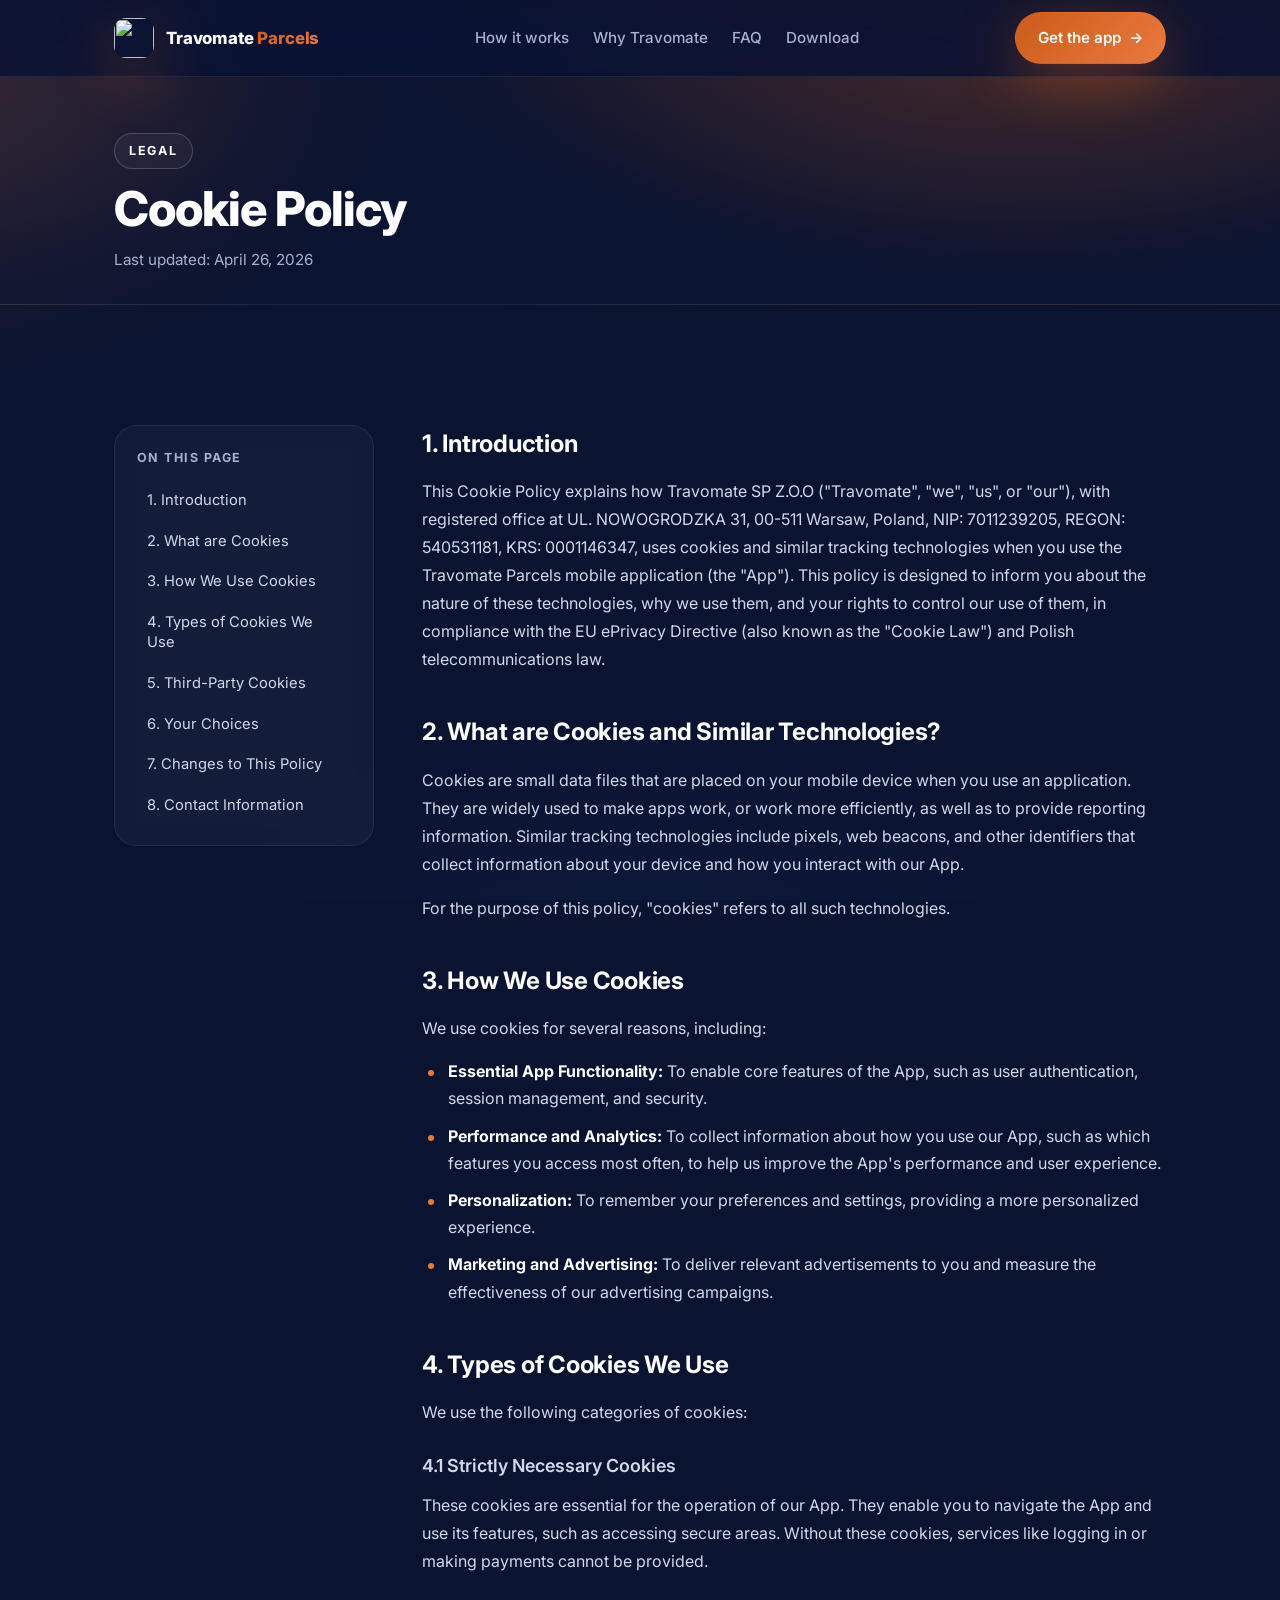
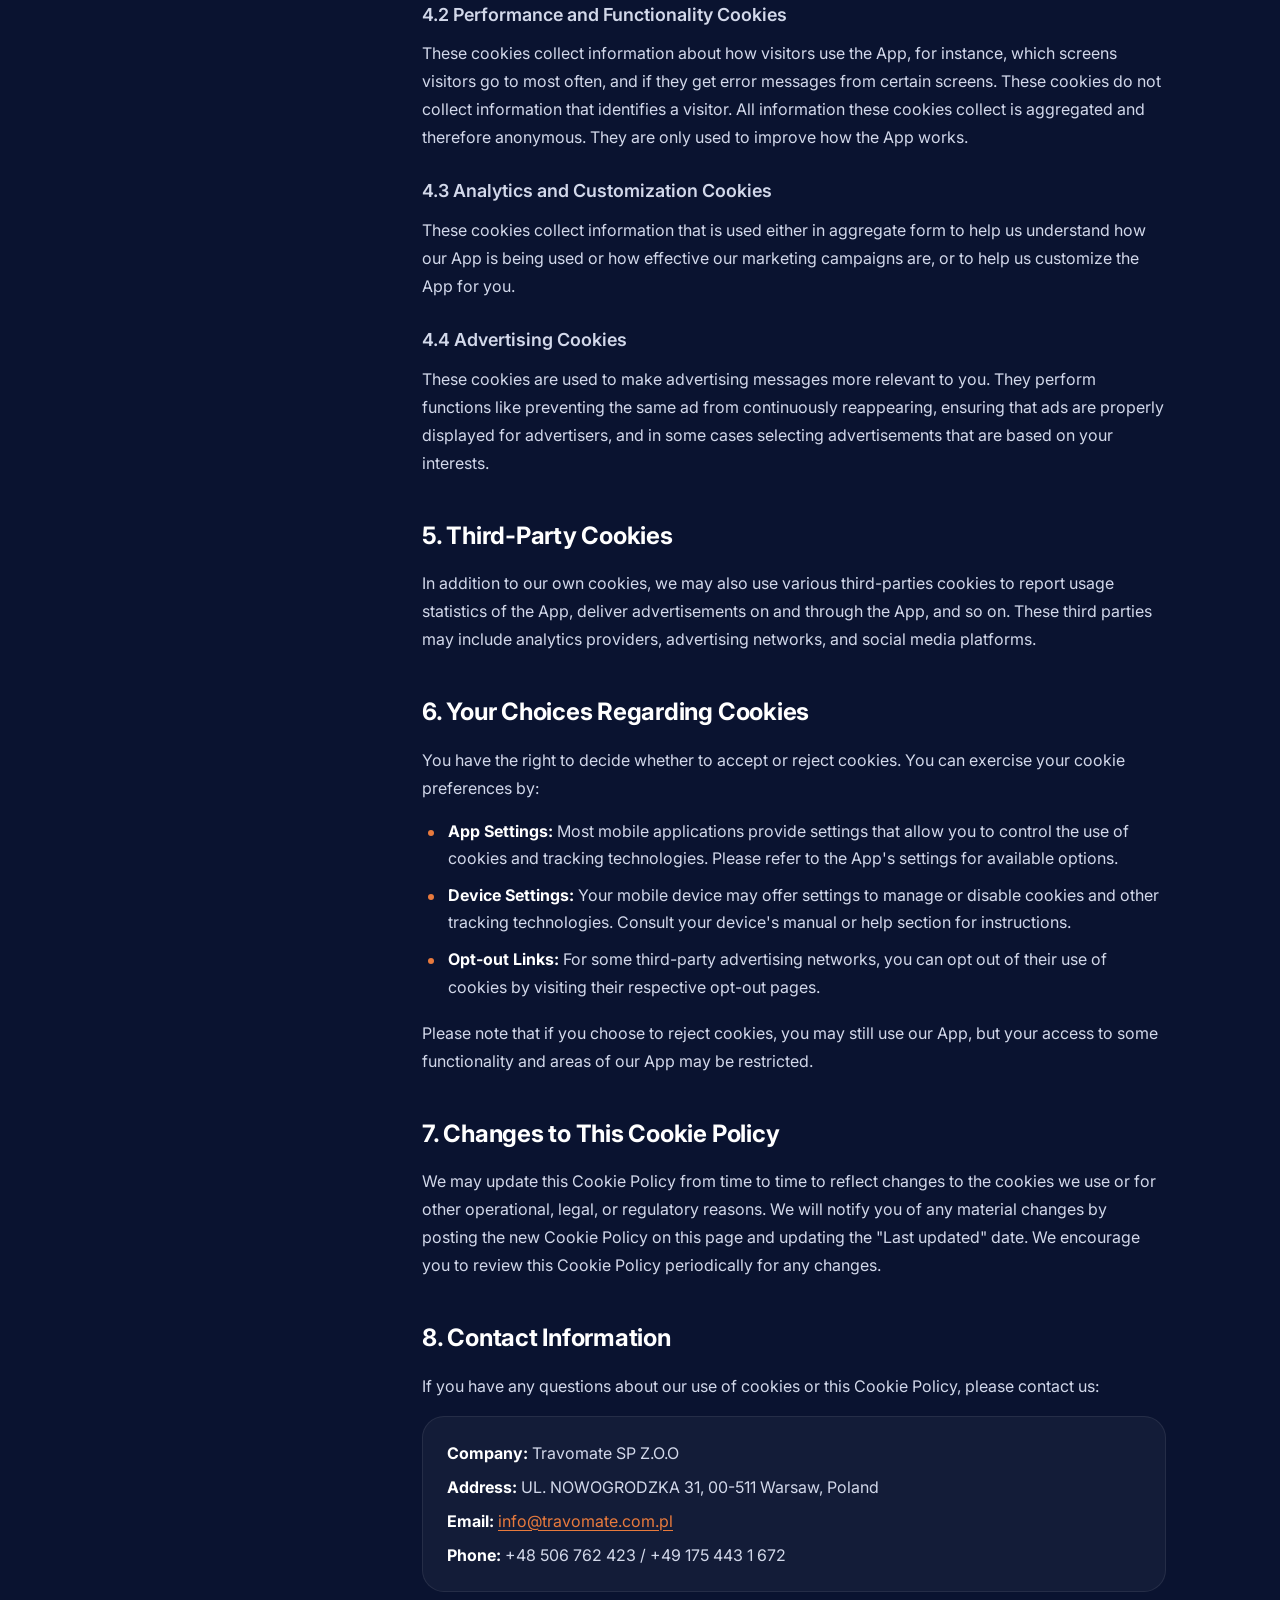
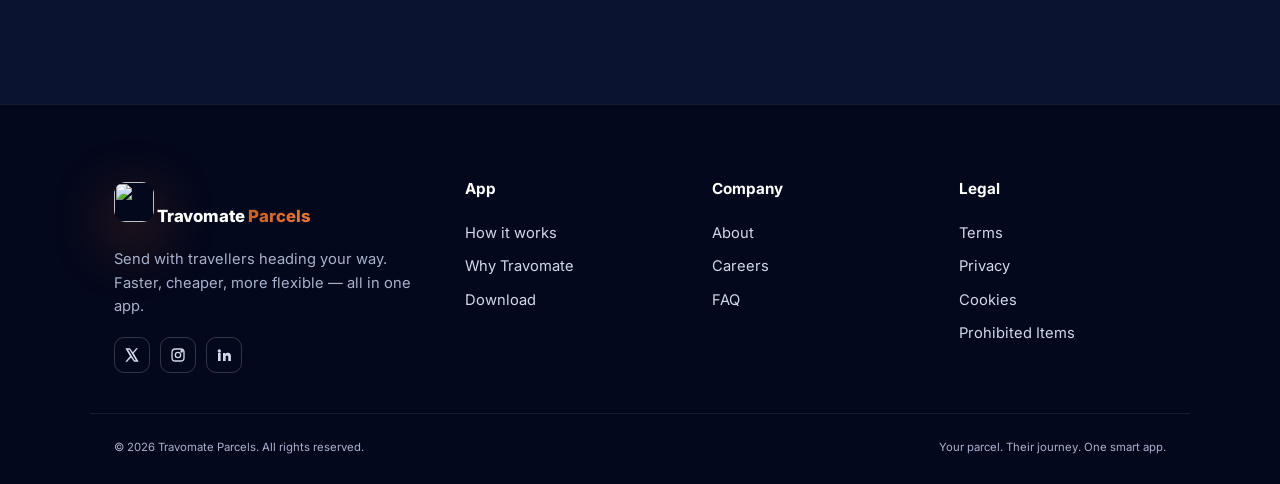
==== cookies.html @ f01cd0eb "legal pages Add legal pages: Terms, Privacy, Cookies, and Prohibited Items" ====
<!DOCTYPE html>
<html lang="en">
<head>
  <meta charset="UTF-8" />
  <meta name="viewport" content="width=device-width, initial-scale=1.0" />
  <meta name="theme-color" content="#0a1330" />
  <link rel="icon" type="image/png" href="assets/icon%201.png" />
  <meta name="description" content="Travomate Parcels Cookie Policy — how we use cookies and similar tracking technologies in the app." />
  <title>Cookie Policy — Travomate Parcels</title>
  <link rel="preconnect" href="https://fonts.googleapis.com" />
  <link rel="preconnect" href="https://fonts.gstatic.com" crossorigin />
  <link href="https://fonts.googleapis.com/css2?family=Inter:wght@400;500;600;700;800&display=swap" rel="stylesheet" />
  <link rel="stylesheet" href="styles.css" />
</head>
<body>
  <header class="site-header">
    <div class="container nav">
      <a href="index.html" class="logo" aria-label="Travomate Parcels home">
        <span class="logo-mark" aria-hidden="true">
          <img src="assets/icon%201.png" alt="" width="40" height="40" />
        </span>
        <span class="logo-text">Travomate <span>Parcels</span></span>
      </a>
      <nav class="nav-links" aria-label="Primary">
        <a href="index.html#how">How it works</a>
        <a href="index.html#why">Why Travomate</a>
        <a href="index.html#faq">FAQ</a>
        <a href="index.html#download">Download</a>
      </nav>
      <div class="nav-cta">
        <a href="index.html#download" class="btn btn-primary">Get the app <span class="arrow">→</span></a>
      </div>
      <button class="nav-toggle" aria-label="Open menu" aria-expanded="false">
        <span></span><span></span><span></span>
      </button>
    </div>
  </header>

  <main>
    <section class="legal-hero">
      <div class="container">
        <span class="eyebrow">Legal</span>
        <h1>Cookie <span class="grad">Policy</span></h1>
        <p class="updated">Last updated: April 26, 2026</p>
      </div>
    </section>

    <section class="legal">
      <div class="container">
        <div class="legal-layout">
          <aside class="legal-toc" aria-label="Table of contents">
            <h2>On this page</h2>
            <ol>
              <li><a href="#introduction">1. Introduction</a></li>
              <li><a href="#what-are">2. What are Cookies</a></li>
              <li><a href="#how-we-use">3. How We Use Cookies</a></li>
              <li><a href="#types">4. Types of Cookies We Use</a></li>
              <li><a href="#third-party">5. Third-Party Cookies</a></li>
              <li><a href="#choices">6. Your Choices</a></li>
              <li><a href="#changes">7. Changes to This Policy</a></li>
              <li><a href="#contact">8. Contact Information</a></li>
            </ol>
          </aside>

          <article class="legal-content">
            <h2 id="introduction">1. Introduction</h2>
            <p>This Cookie Policy explains how Travomate SP Z.O.O ("Travomate", "we", "us", or "our"), with registered office at UL. NOWOGRODZKA 31, 00-511 Warsaw, Poland, NIP: 7011239205, REGON: 540531181, KRS: 0001146347, uses cookies and similar tracking technologies when you use the Travomate Parcels mobile application (the "App"). This policy is designed to inform you about the nature of these technologies, why we use them, and your rights to control our use of them, in compliance with the EU ePrivacy Directive (also known as the "Cookie Law") and Polish telecommunications law.</p>

            <h2 id="what-are">2. What are Cookies and Similar Technologies?</h2>
            <p>Cookies are small data files that are placed on your mobile device when you use an application. They are widely used to make apps work, or work more efficiently, as well as to provide reporting information. Similar tracking technologies include pixels, web beacons, and other identifiers that collect information about your device and how you interact with our App.</p>
            <p>For the purpose of this policy, "cookies" refers to all such technologies.</p>

            <h2 id="how-we-use">3. How We Use Cookies</h2>
            <p>We use cookies for several reasons, including:</p>
            <ul>
              <li><strong>Essential App Functionality:</strong> To enable core features of the App, such as user authentication, session management, and security.</li>
              <li><strong>Performance and Analytics:</strong> To collect information about how you use our App, such as which features you access most often, to help us improve the App's performance and user experience.</li>
              <li><strong>Personalization:</strong> To remember your preferences and settings, providing a more personalized experience.</li>
              <li><strong>Marketing and Advertising:</strong> To deliver relevant advertisements to you and measure the effectiveness of our advertising campaigns.</li>
            </ul>

            <h2 id="types">4. Types of Cookies We Use</h2>
            <p>We use the following categories of cookies:</p>
            <h3>4.1 Strictly Necessary Cookies</h3>
            <p>These cookies are essential for the operation of our App. They enable you to navigate the App and use its features, such as accessing secure areas. Without these cookies, services like logging in or making payments cannot be provided.</p>
            <h3>4.2 Performance and Functionality Cookies</h3>
            <p>These cookies collect information about how visitors use the App, for instance, which screens visitors go to most often, and if they get error messages from certain screens. These cookies do not collect information that identifies a visitor. All information these cookies collect is aggregated and therefore anonymous. They are only used to improve how the App works.</p>
            <h3>4.3 Analytics and Customization Cookies</h3>
            <p>These cookies collect information that is used either in aggregate form to help us understand how our App is being used or how effective our marketing campaigns are, or to help us customize the App for you.</p>
            <h3>4.4 Advertising Cookies</h3>
            <p>These cookies are used to make advertising messages more relevant to you. They perform functions like preventing the same ad from continuously reappearing, ensuring that ads are properly displayed for advertisers, and in some cases selecting advertisements that are based on your interests.</p>

            <h2 id="third-party">5. Third-Party Cookies</h2>
            <p>In addition to our own cookies, we may also use various third-parties cookies to report usage statistics of the App, deliver advertisements on and through the App, and so on. These third parties may include analytics providers, advertising networks, and social media platforms.</p>

            <h2 id="choices">6. Your Choices Regarding Cookies</h2>
            <p>You have the right to decide whether to accept or reject cookies. You can exercise your cookie preferences by:</p>
            <ul>
              <li><strong>App Settings:</strong> Most mobile applications provide settings that allow you to control the use of cookies and tracking technologies. Please refer to the App's settings for available options.</li>
              <li><strong>Device Settings:</strong> Your mobile device may offer settings to manage or disable cookies and other tracking technologies. Consult your device's manual or help section for instructions.</li>
              <li><strong>Opt-out Links:</strong> For some third-party advertising networks, you can opt out of their use of cookies by visiting their respective opt-out pages.</li>
            </ul>
            <p>Please note that if you choose to reject cookies, you may still use our App, but your access to some functionality and areas of our App may be restricted.</p>

            <h2 id="changes">7. Changes to This Cookie Policy</h2>
            <p>We may update this Cookie Policy from time to time to reflect changes to the cookies we use or for other operational, legal, or regulatory reasons. We will notify you of any material changes by posting the new Cookie Policy on this page and updating the "Last updated" date. We encourage you to review this Cookie Policy periodically for any changes.</p>

            <h2 id="contact">8. Contact Information</h2>
            <p>If you have any questions about our use of cookies or this Cookie Policy, please contact us:</p>
            <div class="contact-block">
              <p><strong>Company:</strong> Travomate SP Z.O.O</p>
              <p><strong>Address:</strong> UL. NOWOGRODZKA 31, 00-511 Warsaw, Poland</p>
              <p><strong>Email:</strong> <a href="mailto:info@travomate.com.pl">info@travomate.com.pl</a></p>
              <p><strong>Phone:</strong> +48 506 762 423 / +49 175 443 1 672</p>
            </div>
          </article>
        </div>
      </div>
    </section>
  </main>

  <footer class="site-footer">
    <div class="container footer-grid">
      <div>
        <a href="index.html" class="logo logo-light">
          <span class="logo-mark" aria-hidden="true">
            <img src="assets/icon%201.png" alt="" width="40" height="40" />
          </span>
          <span class="logo-text">Travomate <span>Parcels</span></span>
        </a>
        <p class="footer-tag">Send with travellers heading your way. Faster, cheaper, more flexible — all in one app.</p>
        <div class="socials">
          <a href="#" aria-label="Twitter">
            <svg width="16" height="16" viewBox="0 0 24 24" fill="currentColor"><path d="M18.244 2H21l-6.52 7.45L22 22h-6.83l-4.78-6.25L4.8 22H2l7.04-8.04L2 2h6.94l4.32 5.71L18.244 2zm-2.39 18h1.94L8.27 4H6.2l9.654 16z"/></svg>
          </a>
          <a href="#" aria-label="Instagram">
            <svg width="16" height="16" viewBox="0 0 24 24" fill="none" stroke="currentColor" stroke-width="2"><rect x="3" y="3" width="18" height="18" rx="5"/><circle cx="12" cy="12" r="4"/><circle cx="17.5" cy="6.5" r="1" fill="currentColor"/></svg>
          </a>
          <a href="#" aria-label="LinkedIn">
            <svg width="16" height="16" viewBox="0 0 24 24" fill="currentColor"><path d="M4.98 3.5a2.5 2.5 0 1 1-.001 5.001A2.5 2.5 0 0 1 4.98 3.5zM3 9h4v12H3V9zm7 0h3.8v1.7h.05c.53-1 1.83-2.05 3.77-2.05 4.04 0 4.78 2.66 4.78 6.13V21h-4v-5.4c0-1.29-.02-2.95-1.8-2.95-1.8 0-2.08 1.4-2.08 2.85V21h-4V9z"/></svg>
          </a>
        </div>
      </div>
      <div>
        <h4>App</h4>
        <a href="index.html#how">How it works</a>
        <a href="index.html#why">Why Travomate</a>
        <a href="index.html#download">Download</a>
      </div>
      <div>
        <h4>Company</h4>
        <a href="index.html">About</a>
        <a href="index.html">Careers</a>
        <a href="index.html#faq">FAQ</a>
      </div>
      <div>
        <h4>Legal</h4>
        <a href="terms.html">Terms</a>
        <a href="privacy.html">Privacy</a>
        <a href="cookies.html">Cookies</a>
        <a href="prohibited-items.html">Prohibited Items</a>
      </div>
    </div>
    <div class="container footer-bottom">
      <small>© <span id="year"></span> Travomate Parcels. All rights reserved.</small>
      <small>Your parcel. Their journey. One smart app.</small>
    </div>
  </footer>

  <script src="script.js" defer></script>
</body>
</html>
---- styles.css ----
:root {
  --bg: #0a1330;
  --bg-soft: #0f1a40;
  --bg-elev: #142150;
  --surface: rgba(255, 255, 255, 0.04);
  --surface-strong: rgba(255, 255, 255, 0.08);
  --text: #ffffff;
  --muted: #a8b1cc;
  --muted-strong: #d2d8ea;
  --border: rgba(255, 255, 255, 0.08);
  --border-strong: rgba(255, 255, 255, 0.18);
  --primary: #CC5C1B;
  --primary-2: #E87A3D;
  --primary-soft: rgba(204, 92, 27, 0.18);
  --navy: #0F1F47;
  --navy-deep: #07112e;
  --accent: #CC5C1B;
  --green: #ffffff; /* legacy var kept for compat; renders as white accent */
  --grad-primary: linear-gradient(135deg, #CC5C1B 0%, #E87A3D 100%);
  --grad-warm: linear-gradient(135deg, #CC5C1B 0%, #E87A3D 100%);
  --grad-soft: linear-gradient(135deg, rgba(204,92,27,0.22), rgba(232,122,61,0.18));
  --shadow-sm: 0 6px 18px rgba(0, 0, 0, 0.3);
  --shadow-md: 0 24px 60px rgba(0, 0, 0, 0.5);
  --glow-primary: 0 18px 60px rgba(204, 92, 27, 0.45);
  --radius: 14px;
  --radius-lg: 22px;
  --radius-xl: 28px;
  --container: 1200px;
}

* { box-sizing: border-box; }

html { scroll-behavior: smooth; }

body {
  margin: 0;
  font-family: 'Inter', system-ui, -apple-system, "Segoe UI", Roboto, sans-serif;
  color: var(--text);
  background: var(--bg);
  background-image:
    radial-gradient(1200px 600px at 80% -10%, rgba(204, 92, 27, 0.22), transparent 60%),
    radial-gradient(900px 500px at -10% 10%, rgba(232, 122, 61, 0.14), transparent 60%),
    radial-gradient(800px 480px at 50% 110%, rgba(15, 31, 71, 0.55), transparent 60%);
  background-attachment: fixed;
  line-height: 1.6;
  -webkit-font-smoothing: antialiased;
  overflow-x: hidden;
}

.container {
  width: 100%;
  max-width: var(--container);
  margin: 0 auto;
  padding: 0 24px;
}

a { color: inherit; text-decoration: none; }
img { max-width: 100%; display: block; }
svg { max-width: 100%; }

.sr-only {
  position: absolute; width: 1px; height: 1px; padding: 0; margin: -1px;
  overflow: hidden; clip: rect(0,0,0,0); white-space: nowrap; border: 0;
}

/* Buttons */
.btn {
  display: inline-flex;
  align-items: center;
  justify-content: center;
  gap: 8px;
  padding: 13px 22px;
  border-radius: 999px;
  font-weight: 600;
  font-size: 0.95rem;
  border: 1px solid transparent;
  cursor: pointer;
  transition: transform 0.2s ease, box-shadow 0.25s ease, background 0.25s ease, color 0.25s ease, border-color 0.25s ease;
  white-space: nowrap;
  font-family: inherit;
}
.btn-lg { padding: 16px 28px; font-size: 1rem; }
.btn-primary {
  background: var(--grad-primary);
  color: #fff;
  box-shadow: var(--glow-primary);
}
.btn-primary:hover { transform: translateY(-2px); box-shadow: 0 24px 70px rgba(204, 92, 27, 0.55); }
.btn-ghost { background: var(--surface); color: var(--text); border-color: var(--border-strong); backdrop-filter: blur(10px); }
.btn-ghost:hover { background: var(--surface-strong); border-color: rgba(255,255,255,0.28); }
.btn-outline { background: transparent; color: var(--text); border-color: var(--border-strong); }
.btn-outline:hover { background: var(--surface); border-color: rgba(255,255,255,0.32); }
.btn .arrow { transition: transform 0.2s ease; }
.btn:hover .arrow { transform: translateX(3px); }

/* Header */
.site-header {
  position: sticky;
  top: 0;
  z-index: 50;
  background: rgba(10, 19, 48, 0.78);
  backdrop-filter: saturate(180%) blur(18px);
  -webkit-backdrop-filter: saturate(180%) blur(18px);
  border-bottom: 1px solid var(--border);
}
.nav {
  display: flex;
  align-items: center;
  justify-content: space-between;
  height: 76px;
  gap: 24px;
}
.logo {
  display: inline-flex;
  align-items: center;
  gap: 12px;
  color: var(--text);
  font-weight: 800;
  letter-spacing: -0.01em;
}
.logo-text { color: var(--text); font-size: 1.05rem; }
.logo-text span {
  background: var(--grad-primary);
  -webkit-background-clip: text;
  background-clip: text;
  color: transparent;
}
.logo-mark {
  width: 40px; height: 40px;
  display: inline-grid; place-items: center;
  border-radius: 12px;
  overflow: hidden;
  box-shadow: var(--glow-primary);
}
.logo-mark img,
.logo-mark svg.logo-img { width: 100%; height: 100%; display: block; }
.nav-links { display: flex; gap: 32px; }
.nav-links a { color: var(--muted); font-weight: 500; font-size: 0.95rem; transition: color 0.2s ease; }
.nav-links a:hover { color: var(--text); }
.nav-cta { display: flex; gap: 10px; align-items: center; }

.nav-toggle {
  display: none;
  flex-direction: column;
  justify-content: space-between;
  width: 28px; height: 22px;
  border: 0; background: transparent; cursor: pointer; padding: 0;
}
.nav-toggle span { display: block; height: 2px; background: var(--text); border-radius: 2px; }

/* Hero */
.hero {
  position: relative;
  padding: 96px 0 80px;
  overflow: hidden;
}
.hero-grid {
  display: grid;
  grid-template-columns: 1.1fr 0.9fr;
  gap: 64px;
  align-items: center;
}
.eyebrow {
  display: inline-flex;
  align-items: center;
  gap: 8px;
  font-size: 0.78rem;
  font-weight: 700;
  letter-spacing: 0.14em;
  text-transform: uppercase;
  color: var(--text);
  background: var(--surface);
  border: 1px solid var(--border-strong);
  padding: 7px 14px;
  border-radius: 999px;
  margin-bottom: 22px;
}
.eyebrow .pulse {
  width: 7px; height: 7px; border-radius: 50%;
  background: var(--primary);
  box-shadow: 0 0 0 4px rgba(204, 92, 27, 0.22);
  animation: pulse 2.2s ease-in-out infinite;
}
@keyframes pulse {
  0%, 100% { box-shadow: 0 0 0 4px rgba(204, 92, 27, 0.22); }
  50% { box-shadow: 0 0 0 8px rgba(204, 92, 27, 0.06); }
}

.hero h1 {
  font-size: clamp(2.4rem, 5vw, 3.8rem);
  line-height: 1.04;
  letter-spacing: -0.03em;
  margin: 0 0 22px;
  font-weight: 800;
}
.hero h1 .grad {
  background: var(--grad-primary);
  -webkit-background-clip: text;
  background-clip: text;
  color: transparent;
}
.lead { color: var(--muted-strong); font-size: 1.12rem; max-width: 560px; margin: 0 0 32px; }

.hero-actions {
  display: flex;
  gap: 12px;
  flex-wrap: wrap;
  margin-bottom: 28px;
}

.hero-bullets {
  list-style: none;
  margin: 0 0 32px;
  padding: 0;
  display: grid;
  gap: 10px;
}
.hero-bullets li {
  display: flex;
  align-items: center;
  gap: 10px;
  color: var(--muted-strong);
  font-size: 0.97rem;
}
.hero-bullets .tick {
  width: 22px; height: 22px;
  display: inline-grid; place-items: center;
  border-radius: 50%;
  background: rgba(204, 92, 27, 0.18);
  border: 1px solid rgba(204, 92, 27, 0.5);
  color: var(--primary-2);
  font-size: 0.78rem;
  font-weight: 700;
  flex-shrink: 0;
}

.trust {
  display: flex;
  gap: 40px;
  margin-top: 8px;
  flex-wrap: wrap;
}
.trust div { display: flex; flex-direction: column; gap: 2px; }
.trust strong {
  font-size: 1.4rem; font-weight: 800;
  background: linear-gradient(135deg, #fff, #c5cce0);
  -webkit-background-clip: text;
  background-clip: text;
  color: transparent;
}
.trust span { font-size: 0.85rem; color: var(--muted); }

/* Hero art */
.hero-art { position: relative; min-height: 500px; }
.card {
  position: absolute;
  background: rgba(20, 33, 80, 0.72);
  border: 1px solid var(--border-strong);
  border-radius: var(--radius-xl);
  box-shadow: var(--shadow-md);
  padding: 24px;
  width: 340px;
  backdrop-filter: blur(20px);
  -webkit-backdrop-filter: blur(20px);
}
.card-float { animation: float 7s ease-in-out infinite; }
.card-2 { animation-delay: -3.5s; bottom: 30px; left: -20px; width: 280px; }
.card:not(.card-2) { top: 50px; right: 0; }
@keyframes float { 0%, 100% { transform: translateY(0);} 50% { transform: translateY(-12px);} }

.card-row { display: flex; align-items: center; gap: 10px; margin-bottom: 18px; font-size: 0.9rem; color: var(--muted-strong); }
.dot { width: 8px; height: 8px; border-radius: 50%; }
.dot-green { background: var(--primary); box-shadow: 0 0 0 4px rgba(204,92,27,0.28); }
.badge {
  margin-left: auto;
  background: var(--surface-strong);
  border: 1px solid var(--border);
  padding: 4px 10px;
  border-radius: 999px;
  font-size: 0.74rem;
  color: var(--text);
  font-weight: 600;
}

.route { display: grid; gap: 12px; }
.route-point { display: grid; grid-template-columns: 16px 1fr; column-gap: 12px; }
.route-point span { width: 12px; height: 12px; border-radius: 50%; background: var(--grad-primary); margin-top: 6px; box-shadow: 0 0 0 4px rgba(204,92,27,0.22); }
.route-point p { margin: 0; font-weight: 600; }
.route-point small { color: var(--muted); }
.route-line { width: 2px; height: 26px; background: linear-gradient(var(--primary), var(--primary-2)); margin-left: 5px; opacity: 0.6; }

.card-title { margin: 0 0 12px; font-weight: 600; }
.bar { width: 100%; height: 8px; background: rgba(255,255,255,0.08); border-radius: 999px; overflow: hidden; margin-bottom: 8px; }
.bar-fill { height: 100%; background: var(--grad-primary); border-radius: 999px; }
.card small { color: var(--muted); }

.blob { position: absolute; border-radius: 50%; filter: blur(70px); opacity: 0.5; z-index: -1; pointer-events: none; }
.blob-1 { width: 320px; height: 320px; background: var(--primary); top: -80px; right: -60px; }
.blob-2 { width: 260px; height: 260px; background: var(--navy); bottom: -60px; left: -80px; opacity: 0.7; }
.blob-3 { width: 280px; height: 280px; background: var(--primary-2); top: 40%; left: 30%; opacity: 0.35; }

/* Marquee */
.marquee {
  border-top: 1px solid var(--border);
  border-bottom: 1px solid var(--border);
  padding: 26px 0;
  overflow: hidden;
  background: rgba(255,255,255,0.02);
}
.marquee-track {
  display: flex;
  gap: 64px;
  align-items: center;
  width: max-content;
  animation: marquee 30s linear infinite;
  color: var(--muted);
  font-weight: 600;
  letter-spacing: 0.04em;
}
.marquee-track span { font-size: 0.95rem; display: inline-flex; align-items: center; gap: 12px; }
.marquee-track span::before { content: "✦"; color: var(--primary); }
@keyframes marquee {
  from { transform: translateX(0); }
  to   { transform: translateX(-50%); }
}

/* Sections */
section { padding: 100px 0; position: relative; }
.section-head { max-width: 740px; margin: 0 auto 56px; text-align: center; }
.section-head h2 {
  font-size: clamp(1.9rem, 3.2vw, 2.6rem);
  line-height: 1.15;
  letter-spacing: -0.025em;
  margin: 16px 0 14px;
  font-weight: 800;
}
.section-head h2 .grad {
  background: var(--grad-primary);
  -webkit-background-clip: text;
  background-clip: text;
  color: transparent;
}
.section-head p { color: var(--muted-strong); margin: 0; font-size: 1.05rem; }

.grid-3 {
  display: grid;
  grid-template-columns: repeat(3, 1fr);
  gap: 22px;
}

/* Why Travomate grid */
.why-grid {
  display: grid;
  grid-template-columns: repeat(3, 1fr);
  gap: 22px;
}
.feature {
  position: relative;
  background: var(--surface);
  border: 1px solid var(--border);
  border-radius: var(--radius-xl);
  padding: 30px;
  overflow: hidden;
  transition: transform 0.25s ease, border-color 0.25s ease, background 0.25s ease;
}
.feature::before {
  content: "";
  position: absolute;
  inset: 0;
  background: radial-gradient(400px 200px at var(--mx, 50%) var(--my, 0%), rgba(204,92,27,0.22), transparent 60%);
  opacity: 0;
  transition: opacity 0.3s ease;
  pointer-events: none;
}
.feature:hover { transform: translateY(-4px); border-color: var(--border-strong); background: var(--surface-strong); }
.feature:hover::before { opacity: 1; }
.feature-icon {
  width: 52px; height: 52px;
  display: grid; place-items: center;
  background: var(--grad-soft);
  color: var(--primary);
  border: 1px solid var(--border-strong);
  border-radius: 14px;
  margin-bottom: 18px;
}
.feature-icon svg { width: 24px; height: 24px; }
.feature h3 { margin: 0 0 8px; font-size: 1.12rem; font-weight: 700; }
.feature p { margin: 0; color: var(--muted-strong); }

/* How it works */
.how { background: linear-gradient(180deg, transparent, rgba(255,255,255,0.02)); }
.steps {
  list-style: none;
  margin: 0;
  padding: 0;
  display: grid;
  grid-template-columns: repeat(3, 1fr);
  gap: 22px;
  counter-reset: step;
}
.steps-5 { grid-template-columns: repeat(5, 1fr); }
.steps li {
  background: var(--surface);
  border-radius: var(--radius-xl);
  padding: 30px;
  border: 1px solid var(--border);
  position: relative;
  overflow: hidden;
}
.steps li::after {
  content: "";
  position: absolute;
  inset: -1px -1px auto auto;
  width: 140px; height: 140px;
  background: var(--grad-soft);
  filter: blur(40px);
  border-radius: 50%;
  opacity: 0.7;
  pointer-events: none;
}
.step-num {
  display: inline-block;
  font-weight: 800;
  color: var(--text);
  background: var(--grad-primary);
  padding: 7px 14px;
  border-radius: 999px;
  font-size: 0.82rem;
  margin-bottom: 18px;
  box-shadow: var(--glow-primary);
  position: relative;
  z-index: 1;
}
.steps h3 { margin: 0 0 8px; font-size: 1.1rem; font-weight: 700; position: relative; z-index: 1; }
.steps p { margin: 0; color: var(--muted-strong); position: relative; z-index: 1; font-size: 0.95rem; }

/* Testimonials */
.testimonials { background: rgba(255,255,255,0.02); }
.quote {
  background: var(--surface);
  border: 1px solid var(--border);
  border-radius: var(--radius-xl);
  padding: 30px;
  margin: 0;
  transition: transform 0.25s ease, border-color 0.25s ease;
}
.quote:hover { transform: translateY(-3px); border-color: var(--border-strong); }
.quote .stars { color: var(--primary-2); letter-spacing: 2px; margin-bottom: 12px; font-size: 1rem; }
.quote blockquote { margin: 0 0 22px; font-size: 1.05rem; line-height: 1.6; color: var(--text); }
.quote figcaption { display: flex; align-items: center; gap: 12px; }
.avatar {
  width: 40px; height: 40px;
  border-radius: 50%;
  background: var(--grad-primary);
  display: grid; place-items: center;
  color: #fff; font-weight: 700;
  font-size: 0.95rem;
  flex-shrink: 0;
}
.quote figcaption .who { display: flex; flex-direction: column; }
.quote figcaption strong { font-weight: 700; }
.quote figcaption span { color: var(--muted); font-size: 0.88rem; }

/* FAQ */
.faq-list { max-width: 820px; margin: 0 auto; display: grid; gap: 12px; }
.faq-item {
  background: var(--surface);
  border: 1px solid var(--border);
  border-radius: var(--radius-lg);
  overflow: hidden;
  transition: border-color 0.2s ease, background 0.2s ease;
}
.faq-item[open] { border-color: var(--border-strong); background: var(--surface-strong); }
.faq-item summary {
  list-style: none;
  cursor: pointer;
  padding: 22px 24px;
  display: flex;
  justify-content: space-between;
  align-items: center;
  gap: 16px;
  font-weight: 600;
  color: var(--text);
}
.faq-item summary::-webkit-details-marker { display: none; }
.faq-icon {
  width: 28px; height: 28px;
  border-radius: 50%;
  border: 1px solid var(--border-strong);
  display: grid; place-items: center;
  color: var(--muted);
  flex-shrink: 0;
  transition: transform 0.25s ease, color 0.2s ease, border-color 0.2s ease;
}
.faq-item[open] .faq-icon { transform: rotate(45deg); color: var(--text); border-color: var(--text); }
.faq-item p { margin: 0; padding: 0 24px 24px; color: var(--muted-strong); }

/* CTA / Download */
.cta { padding: 80px 0 100px; }
.cta-inner {
  display: grid;
  grid-template-columns: 1fr auto;
  gap: 32px;
  align-items: center;
  background:
    radial-gradient(600px 240px at 0% 0%, rgba(204,92,27,0.55), transparent 60%),
    radial-gradient(500px 240px at 100% 100%, rgba(232,122,61,0.4), transparent 60%),
    linear-gradient(160deg, #122152, #07112e);
  padding: 56px;
  border-radius: 32px;
  border: 1px solid var(--border-strong);
  position: relative;
  overflow: hidden;
}
.cta-inner::after {
  content: "";
  position: absolute;
  inset: 0;
  background: linear-gradient(135deg, transparent, rgba(255,255,255,0.04));
  pointer-events: none;
}
.cta h2 { margin: 0 0 10px; font-size: clamp(1.7rem, 2.8vw, 2.3rem); font-weight: 800; letter-spacing: -0.02em; }
.cta p { margin: 0; color: var(--muted-strong); max-width: 520px; }
.cta-actions { display: flex; gap: 12px; position: relative; z-index: 1; flex-wrap: wrap; }
.cta-inner { align-items: center; }

/* App store badges */
.app-badge {
  display: inline-flex;
  align-items: center;
  gap: 12px;
  padding: 12px 22px;
  border-radius: 14px;
  background: #000;
  color: #fff;
  border: 1px solid rgba(255,255,255,0.18);
  transition: transform 0.2s ease, border-color 0.2s ease, background 0.25s ease;
  min-width: 180px;
}
.app-badge:hover { transform: translateY(-2px); border-color: rgba(255,255,255,0.4); background: #111; }
.app-badge svg { flex-shrink: 0; }
.app-badge-copy { display: flex; flex-direction: column; line-height: 1.1; text-align: left; }
.app-badge-copy small { font-size: 0.7rem; color: rgba(255,255,255,0.7); font-weight: 500; letter-spacing: 0.04em; }
.app-badge-copy strong { font-size: 1.05rem; font-weight: 700; letter-spacing: -0.01em; }
.app-badge-disabled {
  cursor: not-allowed;
  opacity: 0.85;
  background: #0a0a0a;
  position: relative;
}
.app-badge-disabled:hover { transform: none; background: #0a0a0a; border-color: rgba(255,255,255,0.18); }
.app-badge-disabled::after {
  content: "Soon";
  position: absolute;
  top: -8px; right: -6px;
  background: var(--grad-primary);
  color: #fff;
  font-size: 0.62rem;
  font-weight: 700;
  letter-spacing: 0.08em;
  text-transform: uppercase;
  padding: 3px 8px;
  border-radius: 999px;
  box-shadow: 0 6px 18px rgba(204, 92, 27, 0.45);
}

/* Staggered download badges layout */
.cta-actions-stagger {
  display: grid;
  grid-template-columns: 1fr;
  gap: 14px;
  position: relative;
  z-index: 1;
}
.cta-actions-stagger .app-badge {
  min-width: 220px;
  transition: transform 0.25s ease, border-color 0.2s ease, background 0.25s ease;
}
.cta-actions-stagger .app-badge:nth-child(1) { transform: translateX(0); }
.cta-actions-stagger .app-badge:nth-child(2) { transform: translateX(28px); }
.cta-actions-stagger .app-badge:nth-child(3) { transform: translateX(56px); }
.cta-actions-stagger .app-badge:nth-child(1):hover { transform: translateX(0) translateY(-3px); }
.cta-actions-stagger .app-badge:nth-child(2):hover { transform: translateX(28px) translateY(-3px); }
.cta-actions-stagger .app-badge:nth-child(3):hover { transform: translateX(56px) translateY(-3px); }
.cta-actions-stagger .app-badge-disabled:hover { transform: translateX(0); }

/* Footer */
.site-footer {
  background: #04081c;
  color: var(--muted-strong);
  padding: 72px 0 28px;
  border-top: 1px solid var(--border);
}
.site-footer .logo, .site-footer h4, .site-footer a { color: #fff; }
.footer-grid {
  display: grid;
  grid-template-columns: 1.5fr repeat(3, 1fr);
  gap: 40px;
  padding-bottom: 40px;
  border-bottom: 1px solid var(--border);
}
.footer-grid h4 { margin: 0 0 16px; font-size: 0.95rem; font-weight: 700; }
.footer-grid a { display: block; padding: 5px 0; color: var(--muted-strong); font-size: 0.92rem; transition: color 0.2s ease; }
.footer-grid a:hover { color: #fff; }
.footer-tag { color: var(--muted); margin: 14px 0 18px; font-size: 0.92rem; max-width: 320px; }
.socials { display: flex; gap: 10px; }
.socials a {
  width: 36px; height: 36px;
  display: grid; place-items: center;
  border: 1px solid var(--border-strong);
  border-radius: 10px;
  color: var(--muted-strong);
  transition: border-color 0.2s ease, color 0.2s ease, background 0.2s ease;
}
.socials a:hover { color: #fff; border-color: rgba(255,255,255,0.32); background: var(--surface); }
.footer-bottom {
  display: flex;
  justify-content: space-between;
  padding-top: 24px;
  color: var(--muted);
  flex-wrap: wrap;
  gap: 8px;
  font-size: 0.85rem;
}

/* Reveal animation */
.reveal { opacity: 0; transform: translateY(18px); transition: opacity 0.7s ease, transform 0.7s ease; }
.reveal.in { opacity: 1; transform: translateY(0); }

/* Responsive */

/* Laptops & smaller desktops (≈ 1280px and below) */
@media (max-width: 1280px) {
  :root { --container: 1100px; }
  .hero { padding: 80px 0 72px; }
  .hero-grid { gap: 48px; }
  .nav-links { gap: 24px; }
  .cta-actions-stagger .app-badge:nth-child(2) { transform: translateX(20px); }
  .cta-actions-stagger .app-badge:nth-child(3) { transform: translateX(40px); }
  .cta-actions-stagger .app-badge:nth-child(2):hover { transform: translateX(20px) translateY(-3px); }
  .cta-actions-stagger .app-badge:nth-child(3):hover { transform: translateX(40px) translateY(-3px); }
}

@media (max-width: 1100px) {
  .steps-5 { grid-template-columns: repeat(3, 1fr); }
  .nav { gap: 16px; }
  .nav-links { gap: 20px; }
  .hero-grid { grid-template-columns: 1fr 0.85fr; gap: 40px; }
  .card { width: 300px; }
  .card-2 { width: 250px; }
}

/* Small laptops / large tablets */
@media (max-width: 1020px) {
  .why-grid { grid-template-columns: repeat(2, 1fr); }
  section { padding: 88px 0; }
  .cta { padding: 72px 0 88px; }
  .cta-inner { padding: 48px; }
}

/* Tablets (portrait) */
@media (max-width: 960px) {
  .hero { padding: 64px 0 56px; }
  .hero-grid, .cta-inner {
    grid-template-columns: 1fr;
    gap: 40px;
  }
  .hero-art {
    min-height: 420px;
    max-width: 560px;
    margin: 0 auto;
    width: 100%;
  }
  .card:not(.card-2) { top: 30px; right: 0; }
  .card-2 { bottom: 20px; left: 0; }
  .grid-3, .steps, .steps-5 { grid-template-columns: 1fr 1fr; }
  .footer-grid { grid-template-columns: 1fr 1fr; gap: 32px; }
  .cta-inner { padding: 40px; }
  .cta-actions-stagger { justify-self: stretch; }
  .lead { max-width: none; }
  .section-head { margin-bottom: 44px; }
}

/* Mobile (large) */
@media (max-width: 720px) {
  .container { padding: 0 20px; }
  .nav { height: 64px; gap: 12px; }
  .nav-links, .nav-cta { display: none; }
  .nav-toggle { display: flex; }
  .nav-links.open {
    display: flex;
    flex-direction: column;
    position: absolute;
    top: 64px; left: 0; right: 0;
    background: rgba(10, 19, 48, 0.96);
    padding: 24px;
    gap: 16px;
    border-bottom: 1px solid var(--border);
    backdrop-filter: blur(18px);
  }
  .logo-text { font-size: 0.98rem; }
  .logo-mark { width: 36px; height: 36px; }
  .logo-mark img { width: 36px; height: 36px; }

  section { padding: 64px 0; }
  .section-head { margin-bottom: 36px; }
  .hero { padding: 40px 0 48px; }
  .hero-grid { gap: 32px; }
  .hero-actions { gap: 10px; }
  .hero-actions .btn { flex: 1 1 auto; }
  .lead { font-size: 1.02rem; }

  .grid-3, .steps, .steps-5, .why-grid { grid-template-columns: 1fr; gap: 16px; }
  .feature, .steps li, .quote { padding: 24px; }

  .footer-grid { grid-template-columns: 1fr 1fr; gap: 28px; }
  .footer-grid > div:first-child { grid-column: 1 / -1; }
  .footer-bottom { flex-direction: column; align-items: flex-start; gap: 6px; }

  .cta { padding: 56px 0 72px; }
  .cta-inner { padding: 32px 24px; border-radius: 24px; }
  .cta-actions { flex-wrap: wrap; }

  .hero-art { min-height: 380px; max-width: 460px; }
  .card { padding: 20px; }
  .card:not(.card-2) { width: min(280px, 88%); top: 20px; right: 0; }
  .card-2 { width: min(240px, 76%); left: 0; bottom: 10px; }

  .trust { gap: 24px; }
  .trust strong { font-size: 1.2rem; }

  .marquee { padding: 20px 0; }
  .marquee-track { gap: 40px; }
  .marquee-track span { font-size: 0.88rem; }

  .faq-item summary { padding: 18px 20px; font-size: 0.98rem; }
  .faq-item p { padding: 0 20px 20px; }

  .app-badge { min-width: 0; flex: 1; padding: 12px 18px; }
  .app-badge-copy strong { font-size: 1rem; }
  .cta-actions-stagger .app-badge,
  .cta-actions-stagger .app-badge:nth-child(1),
  .cta-actions-stagger .app-badge:nth-child(2),
  .cta-actions-stagger .app-badge:nth-child(3) { transform: none; min-width: 0; }
  .cta-actions-stagger .app-badge:nth-child(1):hover,
  .cta-actions-stagger .app-badge:nth-child(2):hover,
  .cta-actions-stagger .app-badge:nth-child(3):hover { transform: translateY(-2px); }
}

/* Small mobile */
@media (max-width: 480px) {
  .container { padding: 0 16px; }
  .nav { height: 60px; }
  .nav-links.open { top: 60px; padding: 20px; }
  .logo-text { font-size: 0.92rem; }
  .btn { padding: 12px 18px; font-size: 0.9rem; }
  .btn-lg { padding: 14px 22px; font-size: 0.95rem; }
  .hero-actions { flex-direction: column; align-items: stretch; }
  .hero-actions .btn { width: 100%; }
  .hero h1 { font-size: clamp(1.95rem, 8vw, 2.4rem); }
  .lead { font-size: 0.98rem; }
  .eyebrow { font-size: 0.72rem; padding: 6px 12px; }
  section { padding: 52px 0; }
  .cta-inner { padding: 28px 20px; }

  .trust {
    display: grid;
    grid-template-columns: repeat(3, 1fr);
    gap: 12px;
    text-align: left;
  }
  .trust strong { font-size: 1.05rem; }
  .trust span { font-size: 0.78rem; }

  .hero-art { min-height: 340px; }
  .card:not(.card-2) { width: min(260px, 86%); }
  .card-2 { width: min(220px, 72%); }

  .feature, .steps li, .quote { padding: 22px; border-radius: var(--radius-lg); }
  .feature h3, .steps h3 { font-size: 1.05rem; }
  .quote blockquote { font-size: 1rem; }

  .footer-grid { grid-template-columns: 1fr; gap: 24px; }
  .footer-grid > div:first-child { grid-column: auto; }

  .app-badge { padding: 10px 16px; gap: 10px; }
  .app-badge-copy strong { font-size: 0.95rem; }
  .app-badge-copy small { font-size: 0.65rem; }

  .marquee { padding: 16px 0; }
  .marquee-track { gap: 28px; }
}

/* Extra small (older phones, narrow viewports) */
@media (max-width: 360px) {
  .container { padding: 0 14px; }
  .hero h1 { font-size: 1.85rem; }
  .section-head h2 { font-size: 1.6rem; }
  .trust { grid-template-columns: 1fr; }
  .trust strong { font-size: 1.15rem; }
  .hero-art { min-height: 300px; }
  .card:not(.card-2) { width: 86%; }
  .card-2 { width: 72%; }
}

/* Short landscape phones — keep hero from feeling cramped */
@media (max-height: 520px) and (orientation: landscape) and (max-width: 960px) {
  .hero { padding: 32px 0 40px; }
  .hero-art { min-height: 320px; }
  section { padding: 48px 0; }
}

@media (prefers-reduced-motion: reduce) {
  .card-float, .marquee-track, .eyebrow .pulse { animation: none !important; }
  .reveal { opacity: 1; transform: none; transition: none; }
}

/* Legal pages */
.legal {
  padding: 80px 0 96px;
}
.legal-hero {
  padding: 56px 0 32px;
  background:
    radial-gradient(900px 420px at 80% -20%, rgba(204, 92, 27, 0.18), transparent 60%),
    radial-gradient(700px 360px at -10% -10%, rgba(232, 122, 61, 0.10), transparent 60%);
  border-bottom: 1px solid var(--border);
}
.legal-hero .eyebrow { margin-bottom: 14px; }
.legal-hero h1 {
  font-size: clamp(2rem, 4.4vw, 3rem);
  line-height: 1.1;
  letter-spacing: -0.02em;
  margin: 0 0 12px;
  font-weight: 800;
}
.legal-hero .updated {
  color: var(--muted);
  font-size: 0.95rem;
  margin: 0;
}
.legal-layout {
  display: grid;
  grid-template-columns: 260px 1fr;
  gap: 48px;
  margin-top: 40px;
  align-items: start;
}
.legal-toc {
  position: sticky;
  top: 96px;
  background: var(--surface);
  border: 1px solid var(--border);
  border-radius: var(--radius-lg);
  padding: 22px 22px 18px;
  backdrop-filter: blur(10px);
}
.legal-toc h2 {
  font-size: 0.78rem;
  text-transform: uppercase;
  letter-spacing: 0.12em;
  color: var(--muted);
  margin: 0 0 14px;
  font-weight: 700;
}
.legal-toc ol {
  list-style: none;
  margin: 0;
  padding: 0;
  counter-reset: toc;
}
.legal-toc li {
  counter-increment: toc;
  margin-bottom: 4px;
}
.legal-toc a {
  display: block;
  padding: 8px 10px;
  border-radius: 10px;
  font-size: 0.92rem;
  color: var(--muted-strong);
  transition: background 0.2s ease, color 0.2s ease;
  line-height: 1.4;
}
.legal-toc a:hover {
  background: var(--surface-strong);
  color: var(--text);
}
.legal-content {
  max-width: 760px;
}
.legal-content h2 {
  font-size: 1.5rem;
  margin: 40px 0 14px;
  font-weight: 700;
  letter-spacing: -0.01em;
  scroll-margin-top: 96px;
}
.legal-content h2:first-child { margin-top: 0; }
.legal-content h3 {
  font-size: 1.12rem;
  margin: 26px 0 10px;
  font-weight: 600;
  color: var(--muted-strong);
}
.legal-content p {
  color: var(--muted-strong);
  margin: 0 0 16px;
  line-height: 1.75;
}
.legal-content ul {
  padding-left: 0;
  margin: 0 0 18px;
  list-style: none;
}
.legal-content ul li {
  position: relative;
  padding-left: 26px;
  color: var(--muted-strong);
  margin-bottom: 10px;
  line-height: 1.7;
}
.legal-content ul li::before {
  content: "";
  position: absolute;
  left: 6px;
  top: 12px;
  width: 6px;
  height: 6px;
  border-radius: 50%;
  background: var(--primary-2);
}
.legal-content strong { color: var(--text); }
.legal-content a {
  color: var(--primary-2);
  text-decoration: underline;
  text-underline-offset: 3px;
}
.legal-content a:hover { color: var(--primary); }
.legal-content .contact-block {
  background: var(--surface);
  border: 1px solid var(--border);
  border-radius: var(--radius-lg);
  padding: 22px 24px;
  margin: 12px 0 16px;
}
.legal-content .contact-block p { margin: 0 0 6px; }
.legal-content .contact-block p:last-child { margin-bottom: 0; }

@media (max-width: 900px) {
  .legal-layout {
    grid-template-columns: 1fr;
    gap: 24px;
  }
  .legal-toc {
    position: static;
    order: -1;
  }
  .legal-content h2 { font-size: 1.3rem; }
}

@media (max-width: 480px) {
  .legal { padding: 56px 0 72px; }
  .legal-hero { padding: 40px 0 24px; }
  .legal-toc { padding: 18px; }
  .legal-content h2 { font-size: 1.2rem; margin-top: 32px; }
  .legal-content h3 { font-size: 1.02rem; }
}
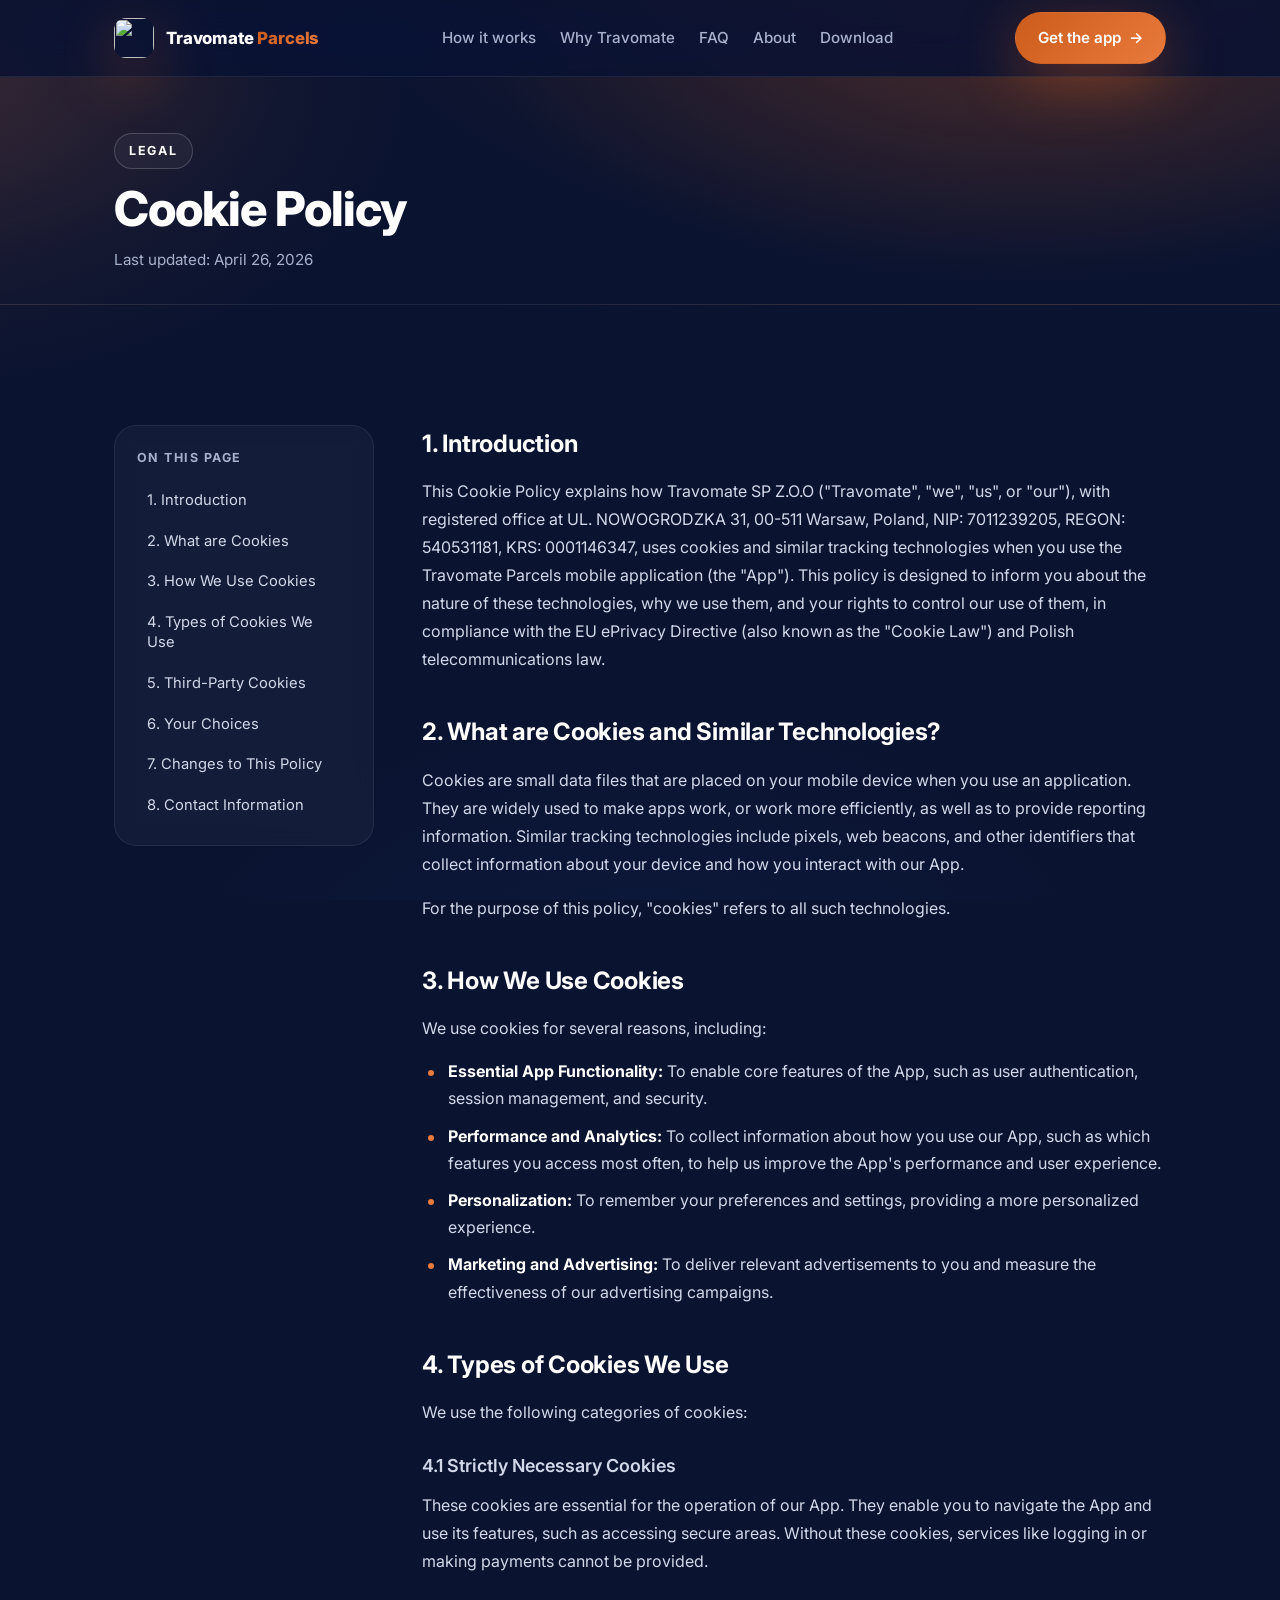
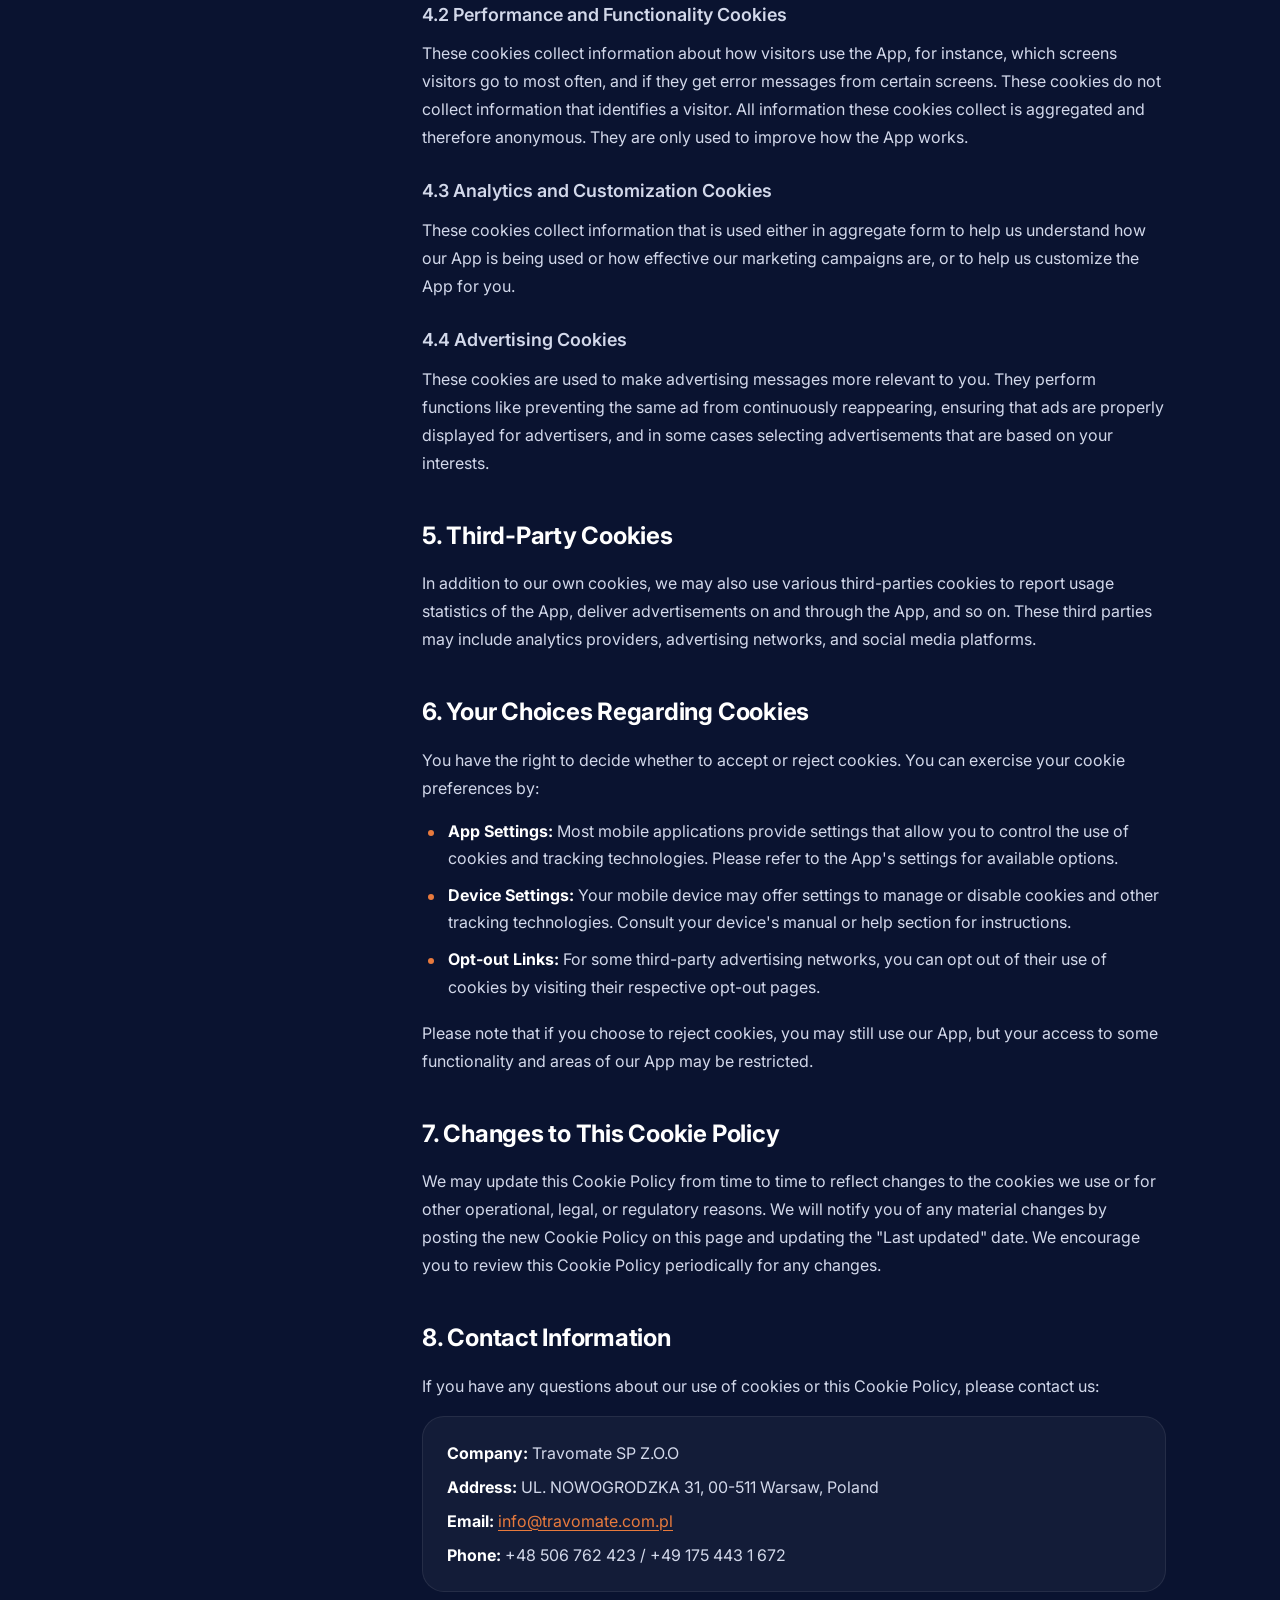
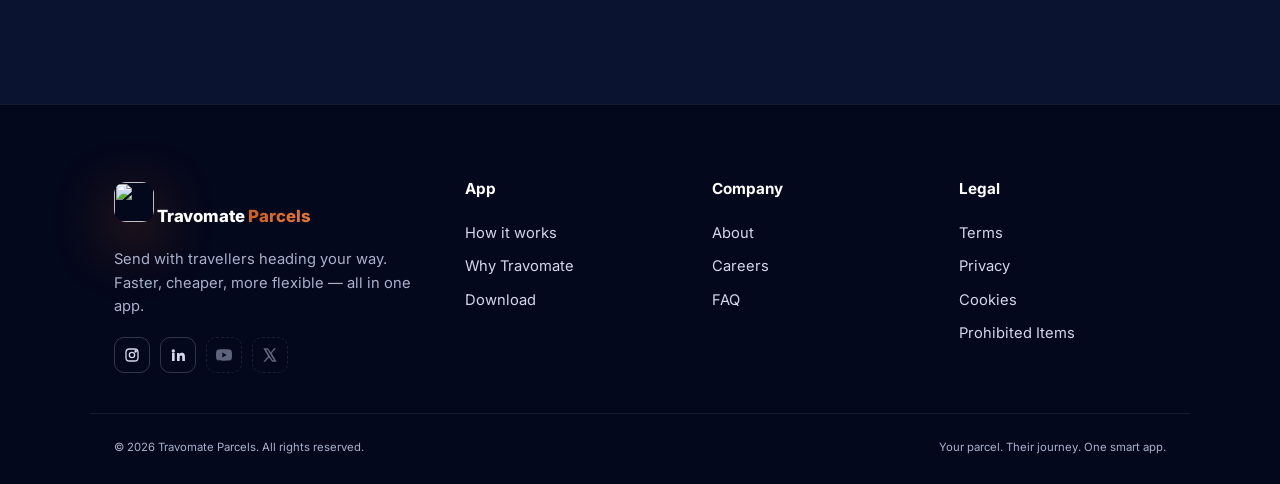
==== commit 3b33de8d: "Merge pull request #11 from Delviss/claude/add-missing-pages-MJttn Add FAQ, About, and Careers pages" ====
--- a/cookies.html
+++ b/cookies.html
@@ -24,7 +24,8 @@
       <nav class="nav-links" aria-label="Primary">
         <a href="index.html#how">How it works</a>
         <a href="index.html#why">Why Travomate</a>
-        <a href="index.html#faq">FAQ</a>
+        <a href="faq.html">FAQ</a>
+        <a href="about.html">About</a>
         <a href="index.html#download">Download</a>
       </nav>
       <div class="nav-cta">
@@ -130,15 +131,18 @@
         </a>
         <p class="footer-tag">Send with travellers heading your way. Faster, cheaper, more flexible — all in one app.</p>
         <div class="socials">
-          <a href="#" aria-label="Twitter">
-            <svg width="16" height="16" viewBox="0 0 24 24" fill="currentColor"><path d="M18.244 2H21l-6.52 7.45L22 22h-6.83l-4.78-6.25L4.8 22H2l7.04-8.04L2 2h6.94l4.32 5.71L18.244 2zm-2.39 18h1.94L8.27 4H6.2l9.654 16z"/></svg>
-          </a>
-          <a href="#" aria-label="Instagram">
+          <a href="https://www.instagram.com/travomate_parcels?utm_source=ig_web_button_share_sheet&igsh=ZDNlZDc0MzIxNw==" target="_blank" rel="noopener noreferrer" aria-label="Travomate Parcels on Instagram">
             <svg width="16" height="16" viewBox="0 0 24 24" fill="none" stroke="currentColor" stroke-width="2"><rect x="3" y="3" width="18" height="18" rx="5"/><circle cx="12" cy="12" r="4"/><circle cx="17.5" cy="6.5" r="1" fill="currentColor"/></svg>
           </a>
-          <a href="#" aria-label="LinkedIn">
+          <a href="https://www.linkedin.com/company/travomate-sp-z-o-o/?viewAsMember=true" target="_blank" rel="noopener noreferrer" aria-label="Travomate SP Z.O.O on LinkedIn">
             <svg width="16" height="16" viewBox="0 0 24 24" fill="currentColor"><path d="M4.98 3.5a2.5 2.5 0 1 1-.001 5.001A2.5 2.5 0 0 1 4.98 3.5zM3 9h4v12H3V9zm7 0h3.8v1.7h.05c.53-1 1.83-2.05 3.77-2.05 4.04 0 4.78 2.66 4.78 6.13V21h-4v-5.4c0-1.29-.02-2.95-1.8-2.95-1.8 0-2.08 1.4-2.08 2.85V21h-4V9z"/></svg>
           </a>
+          <span class="social-soon" aria-label="YouTube — coming soon" title="YouTube — coming soon">
+            <svg width="16" height="16" viewBox="0 0 24 24" fill="currentColor"><path d="M23.5 6.2a3 3 0 0 0-2.1-2.1C19.5 3.5 12 3.5 12 3.5s-7.5 0-9.4.6A3 3 0 0 0 .5 6.2C0 8.1 0 12 0 12s0 3.9.5 5.8a3 3 0 0 0 2.1 2.1c1.9.6 9.4.6 9.4.6s7.5 0 9.4-.6a3 3 0 0 0 2.1-2.1c.5-1.9.5-5.8.5-5.8s0-3.9-.5-5.8zM9.6 15.6V8.4l6.3 3.6-6.3 3.6z"/></svg>
+          </span>
+          <span class="social-soon" aria-label="X (Twitter) — coming soon" title="X — coming soon">
+            <svg width="16" height="16" viewBox="0 0 24 24" fill="currentColor"><path d="M18.244 2H21l-6.52 7.45L22 22h-6.83l-4.78-6.25L4.8 22H2l7.04-8.04L2 2h6.94l4.32 5.71L18.244 2zm-2.39 18h1.94L8.27 4H6.2l9.654 16z"/></svg>
+          </span>
         </div>
       </div>
       <div>
@@ -149,9 +153,9 @@
       </div>
       <div>
         <h4>Company</h4>
-        <a href="index.html">About</a>
-        <a href="index.html">Careers</a>
-        <a href="index.html#faq">FAQ</a>
+        <a href="about.html">About</a>
+        <a href="careers.html">Careers</a>
+        <a href="faq.html">FAQ</a>
       </div>
       <div>
         <h4>Legal</h4>
--- a/styles.css
+++ b/styles.css
@@ -966,3 +966,307 @@
   .legal-content h2 { font-size: 1.2rem; margin-top: 32px; }
   .legal-content h3 { font-size: 1.02rem; }
 }
+
+/* About / Careers shared intro */
+.about-intro,
+.careers-intro {
+  padding: 64px 0 24px;
+}
+.about-grid {
+  display: grid;
+  grid-template-columns: 1.3fr 0.7fr;
+  gap: 48px;
+  align-items: start;
+}
+.about-copy h2 {
+  font-size: clamp(1.5rem, 2.6vw, 2rem);
+  line-height: 1.2;
+  letter-spacing: -0.02em;
+  margin: 0 0 16px;
+  font-weight: 800;
+}
+.about-copy p {
+  color: var(--muted-strong);
+  margin: 0 0 14px;
+  font-size: 1.05rem;
+  line-height: 1.7;
+}
+.about-copy strong { color: var(--text); }
+.about-pill-stack {
+  display: grid;
+  gap: 14px;
+}
+.about-pill {
+  background: var(--surface);
+  border: 1px solid var(--border);
+  border-radius: var(--radius-lg);
+  padding: 18px 20px;
+  display: flex;
+  flex-direction: column;
+  gap: 4px;
+  transition: border-color 0.2s ease, background 0.2s ease;
+}
+.about-pill:hover {
+  border-color: var(--border-strong);
+  background: var(--surface-strong);
+}
+.about-pill strong {
+  font-size: 0.78rem;
+  text-transform: uppercase;
+  letter-spacing: 0.12em;
+  color: var(--primary-2);
+  font-weight: 700;
+}
+.about-pill span { color: var(--muted-strong); font-size: 0.98rem; }
+
+.about-values {
+  padding: 80px 0 60px;
+}
+
+@media (max-width: 900px) {
+  .about-grid {
+    grid-template-columns: 1fr;
+    gap: 28px;
+  }
+  .about-intro,
+  .careers-intro { padding: 48px 0 16px; }
+  .about-values { padding: 56px 0 40px; }
+}
+
+/* Social "coming soon" placeholder (matches .socials a) */
+.socials .social-soon {
+  width: 36px; height: 36px;
+  display: grid; place-items: center;
+  border: 1px dashed var(--border-strong);
+  border-radius: 10px;
+  color: var(--muted);
+  background: transparent;
+  cursor: not-allowed;
+  opacity: 0.55;
+}
+.socials .social-soon:hover {
+  color: var(--muted);
+  border-color: var(--border-strong);
+  background: transparent;
+}
+
+/* Careers — perks reuse .why-grid; open roles styling */
+.open-roles { padding: 60px 0 80px; }
+.roles-list {
+  display: grid;
+  gap: 24px;
+  max-width: 980px;
+  margin: 0 auto;
+}
+.role-card {
+  background: var(--surface);
+  border: 1px solid var(--border);
+  border-radius: var(--radius-xl);
+  padding: 32px;
+  transition: border-color 0.25s ease, background 0.25s ease, transform 0.25s ease;
+}
+.role-card:hover {
+  border-color: var(--border-strong);
+  background: var(--surface-strong);
+  transform: translateY(-3px);
+}
+.role-head {
+  display: flex;
+  justify-content: space-between;
+  gap: 24px;
+  align-items: flex-start;
+  border-bottom: 1px solid var(--border);
+  padding-bottom: 20px;
+  margin-bottom: 22px;
+  flex-wrap: wrap;
+}
+.role-tag {
+  display: inline-block;
+  background: var(--grad-soft);
+  color: var(--primary-2);
+  border: 1px solid rgba(204,92,27,0.4);
+  padding: 5px 12px;
+  border-radius: 999px;
+  font-size: 0.72rem;
+  font-weight: 700;
+  letter-spacing: 0.1em;
+  text-transform: uppercase;
+  margin-bottom: 12px;
+}
+.role-head h3 {
+  margin: 0 0 6px;
+  font-size: 1.4rem;
+  font-weight: 800;
+  letter-spacing: -0.01em;
+}
+.role-meta {
+  margin: 0;
+  color: var(--muted);
+  font-size: 0.92rem;
+}
+.role-body p {
+  color: var(--muted-strong);
+  margin: 0 0 18px;
+  line-height: 1.7;
+}
+.role-body h4 {
+  margin: 22px 0 10px;
+  font-size: 1rem;
+  font-weight: 700;
+  color: var(--text);
+}
+.role-body ul {
+  list-style: none;
+  margin: 0 0 6px;
+  padding: 0;
+}
+.role-body ul li {
+  position: relative;
+  padding-left: 24px;
+  color: var(--muted-strong);
+  margin-bottom: 8px;
+  line-height: 1.65;
+  font-size: 0.97rem;
+}
+.role-body ul li::before {
+  content: "";
+  position: absolute;
+  left: 6px;
+  top: 11px;
+  width: 6px;
+  height: 6px;
+  border-radius: 50%;
+  background: var(--primary-2);
+}
+
+.roles-cta {
+  margin: 44px auto 0;
+  max-width: 720px;
+  text-align: center;
+  background: var(--surface);
+  border: 1px solid var(--border-strong);
+  border-radius: var(--radius-xl);
+  padding: 36px 28px;
+}
+.roles-cta h3 {
+  margin: 0 0 10px;
+  font-size: 1.4rem;
+  font-weight: 800;
+  letter-spacing: -0.01em;
+}
+.roles-cta p {
+  margin: 0 0 22px;
+  color: var(--muted-strong);
+}
+
+.how-to-apply { padding: 60px 0 96px; }
+.how-to-apply .steps { grid-template-columns: repeat(3, 1fr); }
+.how-to-apply .steps a { color: var(--primary-2); }
+
+@media (max-width: 720px) {
+  .role-card { padding: 24px; }
+  .role-head { gap: 16px; }
+  .role-head h3 { font-size: 1.2rem; }
+  .role-head .btn { width: 100%; }
+  .roles-cta { padding: 28px 22px; }
+  .how-to-apply .steps { grid-template-columns: 1fr; }
+}
+
+/* FAQ page */
+.faq-page { padding: 64px 0 96px; }
+.faq-page-grid {
+  display: grid;
+  grid-template-columns: 260px 1fr;
+  gap: 48px;
+  align-items: start;
+  margin-top: 24px;
+}
+.faq-toc {
+  position: sticky;
+  top: 96px;
+  background: var(--surface);
+  border: 1px solid var(--border);
+  border-radius: var(--radius-lg);
+  padding: 22px 22px 18px;
+  backdrop-filter: blur(10px);
+}
+.faq-toc h2 {
+  font-size: 0.78rem;
+  text-transform: uppercase;
+  letter-spacing: 0.12em;
+  color: var(--muted);
+  margin: 0 0 14px;
+  font-weight: 700;
+}
+.faq-toc ol {
+  list-style: none;
+  margin: 0;
+  padding: 0;
+}
+.faq-toc li { margin-bottom: 4px; }
+.faq-toc a {
+  display: block;
+  padding: 8px 10px;
+  border-radius: 10px;
+  font-size: 0.92rem;
+  color: var(--muted-strong);
+  transition: background 0.2s ease, color 0.2s ease;
+  line-height: 1.4;
+}
+.faq-toc a:hover {
+  background: var(--surface-strong);
+  color: var(--text);
+}
+.faq-page-content { max-width: 820px; }
+.faq-page-content h2 {
+  font-size: 1.5rem;
+  margin: 40px 0 18px;
+  font-weight: 800;
+  letter-spacing: -0.01em;
+  scroll-margin-top: 96px;
+}
+.faq-page-content h2:first-child { margin-top: 0; }
+.faq-page-content .faq-list { max-width: none; margin-bottom: 8px; }
+.faq-page-content .faq-item p a,
+.faq-page-content a {
+  color: var(--primary-2);
+  text-decoration: underline;
+  text-underline-offset: 3px;
+}
+.faq-page-content .faq-item p a:hover,
+.faq-page-content a:hover { color: var(--primary); }
+
+.faq-cta {
+  margin: 44px 0 0;
+  background: var(--surface);
+  border: 1px solid var(--border-strong);
+  border-radius: var(--radius-xl);
+  padding: 36px 28px;
+  text-align: center;
+}
+.faq-cta h3 {
+  margin: 0 0 10px;
+  font-size: 1.4rem;
+  font-weight: 800;
+  letter-spacing: -0.01em;
+}
+.faq-cta p { margin: 0 0 22px; color: var(--muted-strong); }
+.faq-cta .btn { text-decoration: none; }
+
+@media (max-width: 900px) {
+  .faq-page-grid {
+    grid-template-columns: 1fr;
+    gap: 24px;
+  }
+  .faq-toc {
+    position: static;
+    order: -1;
+  }
+  .faq-page-content h2 { font-size: 1.25rem; }
+}
+
+@media (max-width: 480px) {
+  .faq-page { padding: 48px 0 72px; }
+  .faq-page-content h2 { font-size: 1.15rem; margin-top: 32px; }
+  .faq-cta { padding: 28px 22px; }
+}
